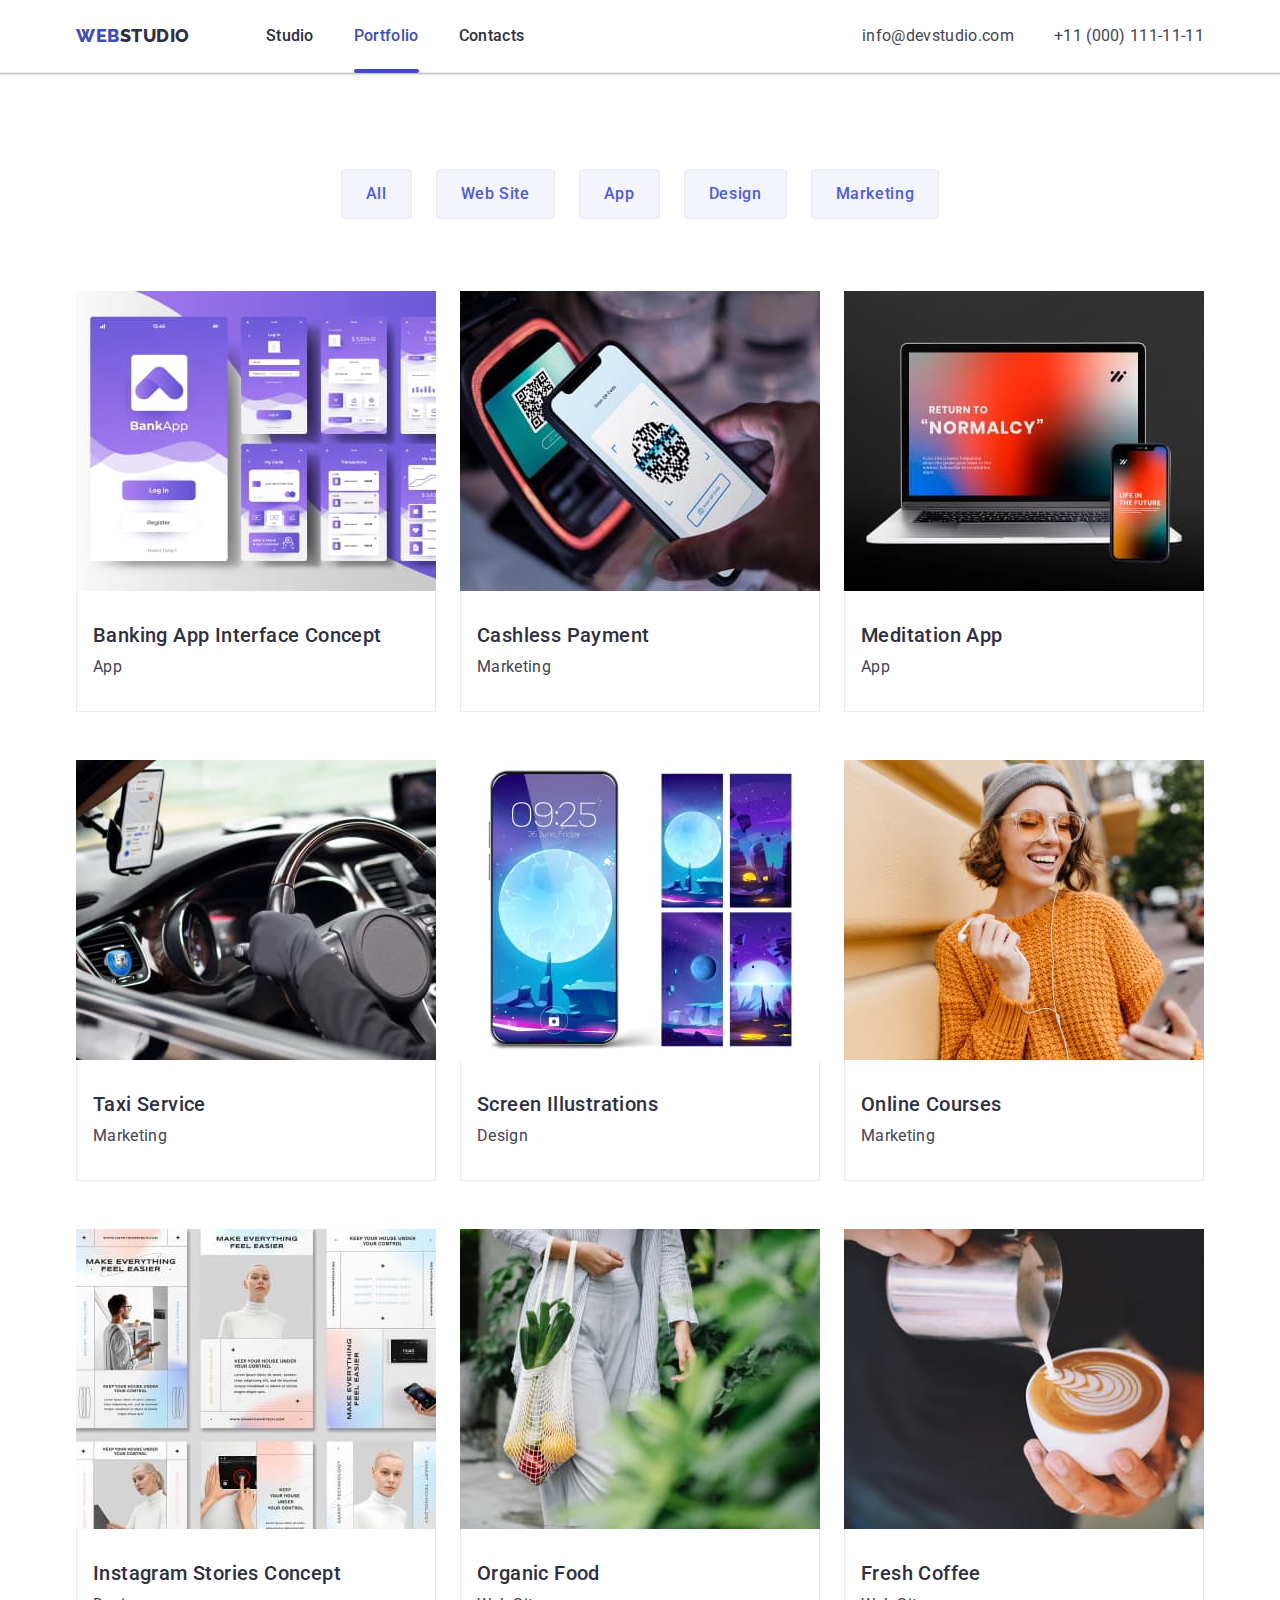
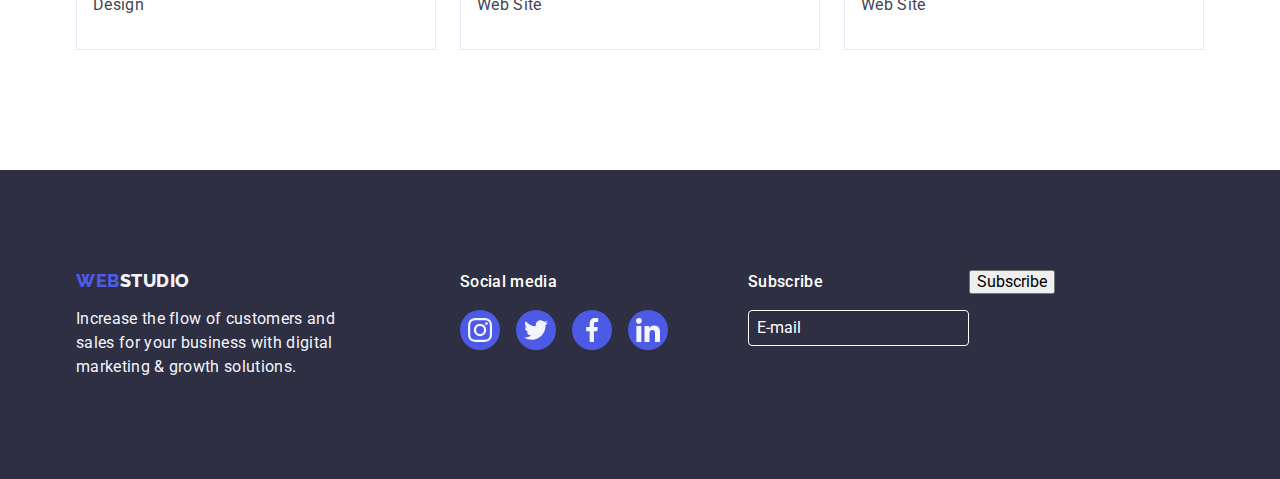
==== portfolio.html @ 49951bcf "back" ====
<!DOCTYPE html>
<html lang="en">

<head>
    <meta charset="UTF-8">
    <meta name="viewport" content="width=device-width, initial-scale=1.0">
    <title>Portfolio</title>
    <link rel="stylesheet" href="https://prnt.sc/MyWbBR4emvh_">
    <link rel="stylesheet"
        href="https://cdnjs.cloudflare.com/ajax/libs/modern-normalize/2.0.0/modern-normalize.min.css">
    <link rel="stylesheet" href="./css/styles.css">
    <link rel="preconnect" href="https://fonts.googleapis.com">
    <link rel="preconnect" href="https://fonts.gstatic.com" crossorigin>
    <link href="https://fonts.googleapis.com/css2?family=Raleway:wght@800&family=Roboto:wght@400;500;700&display=swap"
        rel="stylesheet">

<body>
    <header class="header list">
        <div class="header-container container">
            <nav class="header-nav list">
                <a class="header-logo-one link" href="./index.html">Web<span class="header-logo-two">Studio</span></a>
                <ul class="header-menu list">
                    <li class="header-menu-item link"><a class="header-menu-link link" href="./index.html">Studio</a>
                    </li>
                    <li class="header-menu-item link"><a class="header-menu-link current link"
                            href="./portfolio.html">Portfolio</a></li>
                    <li class="header-menu-item link"><a class="header-menu-link link" href="">Contacts</a></li>
                </ul>
            </nav>
            <address class="header-address">
                <ul class="header-list-address list">
                    <li class="header-address-item list"><a class="header-address-link link"
                            href="mailto:info@devstudio.com">info@devstudio.com</a>
                    </li>
                    <li class="header-address-item list"><a class="header-address-link link"
                            href="tel:+110001111111">+11 (000)
                            111-11-11</a>
                    </li>
                </ul>
            </address>
        </div>
    </header>
    <main>
        <section class="section-portfolio">
            <div class="menu-container container">
                <h1 class="visually-hidden">Hidden</h1>
                <ul class="menu-list list">
                    <li class="menu-list-item list"><button type="button" class="button-portfolio">All</button></li>
                    <li class="menu-list-item list"><button type="button" class="button-portfolio">Web Site</button>
                    </li>
                    <li class="menu-list-item list"><button type="button" class="button-portfolio">App</button></li>
                    <li class="menu-list-item list"><button type="button" class="button-portfolio">Design</button></li>
                    <li class="menu-list-item list"><button type="button" class="button-portfolio">Marketing</button>
                    </li>
                </ul>

                <ul class="catalog-list list">
                    <li class="catalog">
                        <a href="#" class="catalog-link link">
                            <div class="catalog-change-container"><img src="./images/banking-app.jpg" alt="interface of apps" width="360"
                                class="catalog-image link"><p class="under-text">14 Stylish and User-Friendly App Design Concepts · Task Manager App · Calorie Tracker App · Exotic Fruit Ecommerce App ·
                                Cloud Storage App</p>
                            </div>
                            <div class="app-container">
                                <h2 class="catalog-offer">Banking App Interface Concept</h2>
                                <p class="text">App</p>
                            </div>
                        </a>
                    </li>
                    <li class="catalog">
                        <a href="#" class="catalog-link link">
                            <div class="catalog-change-container"><img src="./images/cashless-payment.jpg" alt="payment with a phone" width="360"
                                class="catalog-image link"><p class="under-text">14 Stylish and User-Friendly App Design Concepts · Task Manager App · Calorie Tracker App · Exotic Fruit Ecommerce App ·
                                Cloud Storage App</p>
                            </div>
                            <div class="app-container">
                                <h2 class="catalog-offer">Cashless Payment</h2>
                                <p class="text">Marketing</p>
                            </div>
                        </a>
                    </li>
                    <li class="catalog">
                        <a href="#" class="catalog-link link">
                            <div class="catalog-change-container"><img src="./images/meditation.jpg" alt="app on laptop to meditate" width="360"
                                class="catalog-image link"><p class="under-text">14 Stylish and User-Friendly App Design Concepts · Task Manager App · Calorie Tracker App · Exotic
                                    Fruit Ecommerce App ·
                                    Cloud Storage App</p>
                            </div>
                            <div class="app-container">
                                <h2 class="catalog-offer">Meditation App</h2>
                                <p class="text">App</p>
                            </div>
                        </a>
                    </li>
                    <li class="catalog">
                        <a href="#" class="catalog-link link">
                            <div class="catalog-change-container"><img src="./images/taxi.jpg" alt="driving a taxi" width="360" class="catalog-image link">
                                <p class="under-text">14 Stylish and User-Friendly App Design Concepts · Task Manager App · Calorie Tracker App · Exotic
                                    Fruit Ecommerce App ·
                                    Cloud Storage App</p>
                            </div>
                            <div class="app-container">
                                <h2 class="catalog-offer">Taxi Service</h2>
                                <p class="text">Marketing</p>
                            </div>
                        </a>
                    </li>
                    <li class="catalog">
                        <a href="#" class="catalog-link link">
                            <div class="catalog-change-container"><img src="./images/screen.jpg" alt="four screen illustrations and a mobile" width="360"
                                class="catalog-image link">
                                <p class="under-text">14 Stylish and User-Friendly App Design Concepts · Task Manager App · Calorie Tracker App · Exotic
                                    Fruit Ecommerce App ·
                                    Cloud Storage App</p>
                            </div>
                            <div class="app-container">
                                <h2 class="catalog-offer">Screen Illustrations</h2>
                                <p class="text">Design</p>
                            </div>
                        </a>
                    </li>
                    <li class="catalog">
                        <a href="#" class="catalog-link link">
                            <div class="catalog-change-container"><img src="./images/online-courses.jpg" alt="a woman studying online" width="360"
                                class="catalog-image link">
                                <p class="under-text">14 Stylish and User-Friendly App Design Concepts · Task Manager App · Calorie Tracker App · Exotic
                                    Fruit Ecommerce App ·
                                    Cloud Storage App</p>
                            </div>
                            <div class="app-container">
                                <h2 class="catalog-offer">Online Courses</h2>
                                <p class="text">Marketing</p>
                            </div>
                        </a>
                    </li>
                    <li class="catalog">
                        <a href="#" class="catalog-link link">
                            <div class="catalog-change-container"><img src="./images/instagram.jpg" alt="Instagram greed" width="360" class="catalog-image link">
                            <p class="under-text">14 Stylish and User-Friendly App Design Concepts · Task Manager App · Calorie Tracker App · Exotic
                                Fruit Ecommerce App ·
                                Cloud Storage App</p>
                            </div>
                            <div class="app-container">
                                <h2 class="catalog-offer">Instagram Stories Concept</h2>
                                <p class="text">Design</p>
                            </div>
                        </a>
                    </li>
                    <li class="catalog">
                        <a href="#" class="catalog-link link">
                            <div class="catalog-change-container"><img src="./images/organic-food.jpg" alt="a woman carrying organic food" width="360"
                                class="catalog-image link">
                                <p class="under-text">14 Stylish and User-Friendly App Design Concepts · Task Manager App · Calorie Tracker App · Exotic
                                    Fruit Ecommerce App ·
                                    Cloud Storage App</p>
                            </div>
                            <div class="app-container">
                                <h2 class="catalog-offer">Organic Food</h2>
                                <p class="text">Web Site</p>
                            </div>
                        </a>
                    </li>
                    <li class="catalog">
                        <a href="#" class="catalog-link link">
                            <div class="catalog-change-container"><img src="./images/fresh-coffee.jpg" alt="coffee with milk" width="360" class="catalog-image link">
                            <p class="under-text">14 Stylish and User-Friendly App Design Concepts · Task Manager App · Calorie Tracker App · Exotic
                                Fruit Ecommerce App ·
                                Cloud Storage App</p>
                            </div>
                            <div class="app-container">
                                <h2 class="catalog-offer">Fresh Coffee</h2>
                                <p class="text">Web Site</p>
                            </div>
                        </a>
                    </li>
                </ul>
            </div>
        </section>
    </main>

    <footer class="footer">
        <div class="footer-container container">
            <div class="footer-logo-division">
                <a class="footer-logo-one link" href="./index.html">Web<span class="footer-logo-two">Studio</span></a>
                <p class="footer-paragraph">Increase the flow of customers and sales for your business with digital
                    marketing &
                    growth solutions.</p>
            </div>
            <div class="socials-footer-container">
                <p class="socials-text">Social media</p>
                <ul class="socials-footer-list list">
                    <li class="socials-footer-icon">
                        <a href="#" class="socials-footer-link" target="_blank"><svg class="network-footer-icon" width="24"
                                height="24">
                                <use href="./images/icons.svg#icon-instagram-2"></use>
                            </svg>
                        </a>
                    </li>
                    <li class="socials-footer-icon">
                        <a href="#" class="socials-footer-link" target="_blank"><svg class="network-footer-icon" width="24"
                                height="24">
                                <use href="./images/icons.svg#icon-twitter-1"></use>
                            </svg>
                        </a>
                    </li>
                    <li class="socials-footer-icon">
                        <a href="#" class="socials-footer-link" target="_blank"><svg class="network-footer-icon" width="24"
                                height="24">
                                <use href="./images/icons.svg#icon-facebook-1">
                                </use>
                            </svg>
                        </a>
                    </li>
                    <li class="socials-footer-icon">
                        <a href="#" class="socials-footer-link" target="_blank"><svg class="network-footer-icon" width="24"
                                height="24">
                                <use href="./images/icons.svg#icon-linkedin-1"></use>
                            </svg>
                        </a>
                    </li>
                </ul>
            </div>
            <div class="connect-container"></div>
            <form>
                <label class="subscribe">
                    Subscribe
                    <input class="subscribe-field" type="email" name="email" placeholder="E-mail" />
            </form>
            </label>
            <label class="telegram"><button type="button" class="button-telegram" data-modal-open>Subscribe</button></label>
            </div>
        </div>
    </footer>
    <div data-modal="" class="modal-container is-hidden">
        <div class="modal">
            <button type="button" data-modal-close class="modal-button">
                <svg class="modal-icon" width="8" height="8">
                    <use href="./images/icons.svg#icon-close"></use>
                </svg>
            </button>
        </div>
    </div>
    <script src="./js/modal.js"></script>
    </body>

</html>
---- css/styles.css ----
body {
    font-family: "Roboto", sans-serif;
    color: var(--text-color);
    background-color: var(--background-color);
}

h1,
h2,
h3,
p {
    margin-top: 0;
    margin-bottom: 0;
}

ul {
    margin-top: 0;
    padding-left: 0;
    margin-bottom: 0;
}

.menu-list {
    display: flex;
    justify-content: center;
    gap: 24px;
    margin-bottom: 72px;
}

img {
    display: block;
}

.container {
    padding: 0 15px;
    width: 1158px;
    margin: 0 auto;
}

.visually-hidden {
    position: absolute;
    width: 1px;
    height: 1px;
    margin: -1px;
    border: 0;
    padding: 0;
    outline: 0;
    outline-offset: 0;
    white-space: nowrap;
    clip-path: inset(100%);
    clip: rect(0 0 0 0);
    overflow: hidden;
}

:root {
    --primary-color: #4d5ae5;
    --background-color: #FFFFFF;
    --text-color: #2e2f42;
    --button-background-color: #F4F4FD;
    --list-style: none;
    --font-weight: 500;
    --address-color: #434455;
    --button: #e7e9fc;
    --icon-color:#8e8f99;
    --footer-icon:#f4f4fd;
}

.header-logo-one {
    font-family: "Raleway", sans-serif;
    font-weight: 800;
    font-size: 18px;
    line-height: 1.17;
    letter-spacing: 0.03em;
    text-transform: uppercase;
    margin-right: 76px;
    color: #404bbf;
}

.header {
    border-bottom: 1px solid #E7E9FC;
    box-shadow: 0px 2px 1px rgba(46, 47, 66, 0.08), 0px 1px 1px rgba(46, 47, 66, 0.16), 0px 1px 6px rgba(46, 47, 66, 0.08);
}

.header-logo-two {
    font-family: "Raleway", sans-serif;
    font-weight: 800;
    font-size: 18px;
    line-height: 1.17;
    letter-spacing: 0.03em;
    text-transform: uppercase;
    color: var(--text-color);
}

h3 {
    display: block;
    font-size: 1.17em;
    margin-block-start: 1em;
    margin-block-end: 1em;
    margin-inline-start: 0px;
    margin-inline-end: 0px;
    font-weight: 500;
}

.link {
    text-decoration: none;
}

.header-menu {
    display: flex;
    gap: 40px;
}

.header-nav {
    display: flex;
    align-items: center;
    text-align: left;
}

.current::after {
    content: '';
    position: absolute;
    left: 0;
    bottom: -1px;
    height: 4px;  
    width: 100%;  
    background-color: #404bbf;
    border-radius: 2px;
}

.header-container {
    display: flex;
    max-width: 1158px;
    width: auto;
    align-items: center;
    justify-content: center;
    text-align: center;
    align-items: center;
}

.header-studio-container {
    max-width: 1158px;
    width: auto;
    align-items: center;
    justify-content: center;
    text-align: center;
}

.header-list-address {
    display: flex;
    gap: 40px;
}

.header-menu-item {
    display: flex;
    font-weight: 500;
    line-height: 1.5;
    color: var(--text-color);
}

.header-menu-item:hover {
    font-weight: 500;
    font-size: 16px;
    line-height: 1.5;
    letter-spacing: 0.02em;
    color: #2e2f42;
}

.button-portfolio {
    display: flex;
    border: 1px solid var(--button);
    width: auto;
    border-radius: 4px;
    padding: 12px 24px 12px 24px;
    color: #4D5AE5;
    font-size: 16px;
    font-weight: 500;
    cursor: pointer;
    text-align: center;
    background-color: var(--button-background-color);
    font-family: "Roboto", sans-serif;
    line-height: 1.5;
    letter-spacing: 0.04em;
    transition: color 250ms cubic-bezier(0.4, 0, 0.2, 1),
        background-color 250ms cubic-bezier(0.4, 0, 0.2, 1),
        border-color 250ms cubic-bezier(0.4, 0, 0.2, 1),
        box-shadow 250ms cubic-bezier(0.4, 0, 0.2, 1);
}

.list {
    list-style: none;
}

.header-menu-link {
    letter-spacing: 0.02em;
    padding: 24px 0 24px;
    display: block;
    transition: color 250ms cubic-bezier(0.4, 0, 0.2, 1);
    position: relative;
    color: #2E2F42;
    width: 100%;
}
.header-menu-link.current {
    color: #404bbf;
}

.header-menu-link:hover,
.header-menu-link:focus {
    color: #404bbf;
}

.header-address-item {
    color: var(--address-color);
    line-height: 1.5;
    letter-spacing: 0.02em;
    font-style: normal;
}

.header-address-link {
    letter-spacing: 0.02em;
    color: var(--address-color);
    text-decoration: none;
    font-style: normal;
    display: block;
    padding-top: 24px;
    padding-bottom: 24px;
    transition: color 250ms cubic-bezier(0.4, 0, 0.2, 1);
}

.header-address-item:hover {
    color: #404bbf;
}

.header-address-link:hover {
    color: #404bbf;
}

.header-address-link:focus {
    color: #404bbf;
}

.address {
    font-style: normal;
}

.text {
    color: #434455;
    line-height: 1.5;
    letter-spacing: 0.02em;
    justify-content: left;
    text-align: left;
    margin-bottom: 0;
}

.section-portfolio {
    padding-top: 96px;
    padding-bottom: 120px;
}

.text-team {
    color: #434455;
    size: 16px;
    line-height: 1.5;
    letter-spacing: 0.02em;
    justify-content: center;
    text-align: center;
    margin-bottom: 8px;
}

.section-one {
    background-color: var(--text-color);
    text-align: center;
    padding: 188px 0 188px;
    background-position: center;
    background-size: cover;
    max-width: 1440px;
    margin: 0 auto;
    background-image: linear-gradient(rgba(46, 47, 66, 0.7),
            rgba(46, 47, 66, 0.7)),url(../images/people-office.jpg);
    background-repeat: no-repeat;
}

.section-two {
    padding: 120px 0 120px;
}

.offer-list-menu {
    display: flex;
    gap: 24px;
}

.section-three {
    padding-bottom: 120px;
}

.section-four {
    background-color: #F4F4FD;
    padding: 120px 0 120px
}

.second-header-team {
    font-size: 36px;
    line-height: 1.11;
    text-align: center;
    letter-spacing: 0.02em;
    text-transform: capitalize;
    color: var(--text-color);
    justify-content: center;
    margin-bottom: 72px;
}

.second-header-customers {
    font-size: 36px;
    line-height: 1.11;
    text-align: center;
    letter-spacing: 0.02em;
    text-transform: capitalize;
    color: var(--text-color);
    justify-content: center;
    margin-bottom: 72px;
}

.offer-list-staff {
    display: flex;
    gap: 24px;
}

.main-header {
    font-size: 56px;
    line-height: 1.07;
    text-align: center;
    justify-content: center;
    letter-spacing: 0.02em;
    color: #ffffff;
    max-width: 496px;
    margin-bottom: 48px;
    margin-left: auto;
    margin-right: auto;
}

.offer-studio-team {
    text-align: center;
    margin-bottom: 8px;
    margin-top: 0;
}

.offer-studio {
    margin-bottom: 0px;
    color: #2E2F42;
    font-size: 20px;
    font-weight: 500;
    line-height: 1.2;
    /* 24/20 */
    letter-spacing: 0.02em;
    text-align: left;
    justify-content: center;
}

.button-portfolio:hover {
    background: #404BBF;
    border: 1px solid transparent;
    font: #FFFFFF;
    box-shadow: 0px 3px 1px rgba(0, 0, 0, 0.1), 0px 2px 1px rgba(0, 0, 0, 0.08), 0px 2px 2px rgba(0, 0, 0, 0.12);
    color: #FFFFFF;
    /* Text color when hovering */
}

.button-portfolio:focus {
    color: #FFFFFF;
    border: 1px solid transparent;
    background-color: #404BBF;
    box-shadow: 0px 3px 1px rgba(0, 0, 0, 0.1), 0px 2px 1px rgba(0, 0, 0, 0.08), 0px 2px 2px rgba(0, 0, 0, 0.12);
}


.header-address {
    font-style: normal;
    margin-left: auto;
}

.strategy-container{
    display: flex;
    align-items: center;
    justify-content: center;
    height: 112px;
    background-color: #f4f4fd;
    border-radius: 4px;
    margin-bottom: 8px;
}

.button-web-studio {
    display: block;
    background-color: #4D5AE5;
    font-family: "Roboto", sans-serif;
    font-weight: 500;
    font-size: 16px;
    line-height: 1.5;
    letter-spacing: 0.04em;
    transition: background-color 250ms cubic-bezier(0.4, 0, 0.2, 1);
    color: #ffffff;
    cursor: pointer;
    min-width: 169px;
    height: 56px;
    border: none;
    border-radius: 4px;
    margin-left: auto;
    margin-right: auto;
}

.button-web-studio:hover {
    background-color: #404BBF;
}

.button-web-studio:focus {
    background-color: #404BBF;
}

.footer-paragraph {
    line-height: 1.5;
    letter-spacing: 0.02em;
    max-width: 264px;
    margin-bottom: 0;
}

.team-member-list {
    background-color: #FFFFFF;
    width: calc((100% - 72px) / 4);
    border-radius: 0px 0px 4px 4px;
    box-shadow: 0px 1px 6px rgba(46, 47, 66, 0.08),
        0px 1px 1px rgba(46, 47, 66, 0.16),
        0px 2px 1px rgba(46, 47, 66, 0.08);
}

.team-member {
    gap: 24px;
    display: flex;
}

.main-header-portfolio {
    display: none;
}

.offer-list {
    width: calc((100% - 72px) / 4)
}

.offer-list-item {
    width: calc((100% - 48px) / 3);
}

.team-container {
    padding: 32px 0;
}

.offer-photo-container {
    background-color: #F4F4FD;
    text-align: center;
    justify-content: center;
    flex-direction: row;
}

.catalog {
    width: calc((100% - 48px) / 3);
    transition: box-shadow 250ms cubic-bezier(0.4, 0, 0.2, 1);
    display: block;  
}

.catalog-link{
    display: block;
    transition: box-shadow 250ms cubic-bezier(0.4, 0, 0.2, 1);
}

.catalog-link:hover, 
.catalog-link:focus {
    box-shadow: 0px 1px 6px rgba(46, 47, 66, 0.08), 0px 1px 1px rgba(46, 47, 66, 0.16), 0px 2px 1px rgba(46, 47, 66, 0.08);  
}

.catalog-list {
    display: flex;
    column-gap: 24px;
    flex-wrap: wrap;
    row-gap: 48px;
}

.catalog-change-container{
    position: relative;
    overflow: hidden;
}

.app-container {
    padding: 32px 16px;
    border: 1px solid #e7e9fc;
    border-top: none;
}

.catalog-offer {
    font-weight: 500;
    font-size: 20px;
    line-height: 1.2;
    letter-spacing: 0.02em;
    color: var(--text-color);
    margin-bottom: 8px
}

.customer-icons-list {
    display: flex;
    gap: 24px;
    justify-content: center;
    text-align: center;
}

.under-text {
    position: absolute;
    top: 0;
    font-size: 16px;
    line-height: 1.5;
    letter-spacing: 0.02em;
    color: var(--footer-icon);
    padding: 40px 32px;
    background-color: #4d5ae5;
    height: 100%;
    width: 100%;
    transform: translateY(100%);
    transition: transform 250ms cubic-bezier(0.4, 0, 0.2, 1);
}

.customers-item{
   height: 88px;
   width:calc((100%-120px) / 6);
   color: var(--icon-color);
}

.customers-link {
    border: 1px solid rgba(142, 143, 153, 1);
    border-radius: 4px;
    width: 100%;
    height: 100%;
    justify-content: center;
    display: flex;
    fill: currentColor;
    align-items: center;
    transition: border-color 250ms cubic-bezier(0.4, 0, 0.2, 1),
        color 250ms cubic-bezier(0.4, 0, 0.2, 1);
    color:var(--icon-color)
}

.customers-link:hover, .customers-link:focus{
    border-color: #404bbf;
    color: #404bbf;
}

.subscribe {
    display: flex;
    flex-direction: column;
    margin-left: 80px;
    gap: 16px;
    font-weight: 500;
    font-size: 16px;
    line-height: 1.5;
    letter-spacing: 0.02em;
    color: var(--background-color);
}

.subscribe-field{
    background-color: #2E2F42;
    border: 1px solid #FFFFFF;
    width 264px;
    border-radius: 4px;
    padding: 8px;
    weight 400;
    size 12px;
}

.subscribe-field::placeholder {
    color: #FFFFFF;
}

.customers{
    padding-top: 120px;
    padding-bottom: 120px;
}

.footer {
    color: #F4F4FD;
    size: 16px;
    line-height: 133.333333%;
    background-color: #2E2F42;
    padding: 100px 0 100px;
}

.socials-icons{
    display: flex;
    justify-content: center;
    margin: 0;
    gap: 24px;
}

.social-item {
    width: 40px;
    height: 40px;
}

.social-media{
    width: 100%;
    height: 100%;
    background-color:var(--primary-color);
    border-radius: 50%;
    display: flex;
    align-items: center;
    justify-content: center;
    transition: background-color 250ms cubic-bezier(0.4, 0, 0.2, 1);
}

.social-media:hover{
    background-color: #404bbf;
}

.social-media:focus{
    background-color: #404bbf;
}

.footer-logo-one {
    color: #4D5AE5;
    font-family: "Raleway", sans-serif;
    font-weight: 800;
    font-size: 18px;
    line-height: 1.17;
    letter-spacing: 0.03em;
    text-transform: uppercase;
    display: inline-block;
    margin-bottom: 16px;
}

.footer-logo-two {
    color: #f4f4fd;
    font-family: "Raleway", sans-serif;
    font-weight: 800;
    font-size: 18px;
    line-height: 1.17;
    letter-spacing: 0.03em;
    text-transform: uppercase;
}

.footer-container {
    display: flex;
    align-items: baseline;
}

.footer-logo-division {
    margin-right: 120px;
}

.socials-text{
    font-weight: 500;
    font-size: 16px;
    line-height: 1.5;
    letter-spacing: 0.02em;
    color:var(--background-color);
    margin-bottom: 16px;
}

.socials-footer-link {
    width: 100%;
    height: 100%;
    background-color: #4d5ae5;
    border-radius: 50%;
    display: flex;
    align-items: center;
    justify-content: center;
    transition: background-color 250ms cubic-bezier(0.4, 0, 0.2, 1);
    text-decoration: none;
    color: #ffffff;
}

.socials-footer-link:hover,
.socials-footer-link:focus {
    background-color: #31d0aa;
}

.socials-footer-list{
    display: flex;
    gap: 16px;
    width: 100%;
}

.socials-footer-icon {
    width: 40px;
    height: 40px;
}

.modal-container{
    position: fixed;
    top: 0;
    left: 0;
    width: 100%;
    height: 100%;
    background-color: rgba(46, 47, 66, 0.4);
    transition: opacity 250ms cubic-bezier(0.4, 0, 0.2, 1), visibility 250ms cubic-bezier(0.4, 0, 0.2, 1);
}

.is-hidden{
    opacity: 0;
    visibility: hidden;
    pointer-events: none;
}

.modal-button:focus {
    background-color: #404bbf;
    border: none;
    outline: none;
    fill: #ffffff;
}
.modal-button:hover {
    background-color: #404bbf;
    border: none;
    fill: #ffffff;
}

.modal-icon {
    transition: fill 250ms cubic-bezier(0.4, 0, 0.2, 1);
}

.modal {
    position: absolute;
    top: 50%;
    left: 50%;
    transform: translate(-50%, -50%) scale(1);
    width: 408px;
    min-height: 584px;
    background: #fcfcfc;
    box-shadow: 0px 1px 1px rgba(0, 0, 0, 0.14), 0px 1px 3px rgba(0, 0, 0, 0.12), 0px 2px 1px rgba(0, 0, 0, 0.2);
    border-radius: 4px;
    transition: transform 250ms cubic-bezier(0.4, 0, 0.2, 1);
}

.modal-button{
    position: absolute;
    top: 24px;
    right: 24px;
    height: 24px;
    width: 24px;
    border-radius: 50%;
    display: flex;
    align-items: center;
    justify-content: center;
    background-color: #e7e9fc;
    border: 1px solid rgba(0, 0, 0, 0.1);
    padding: 0;
    cursor: pointer;
    transition: background-color 250ms cubic-bezier(0.4, 0, 0.2, 1), border 250ms cubic-bezier(0.4, 0, 0.2, 1);
}
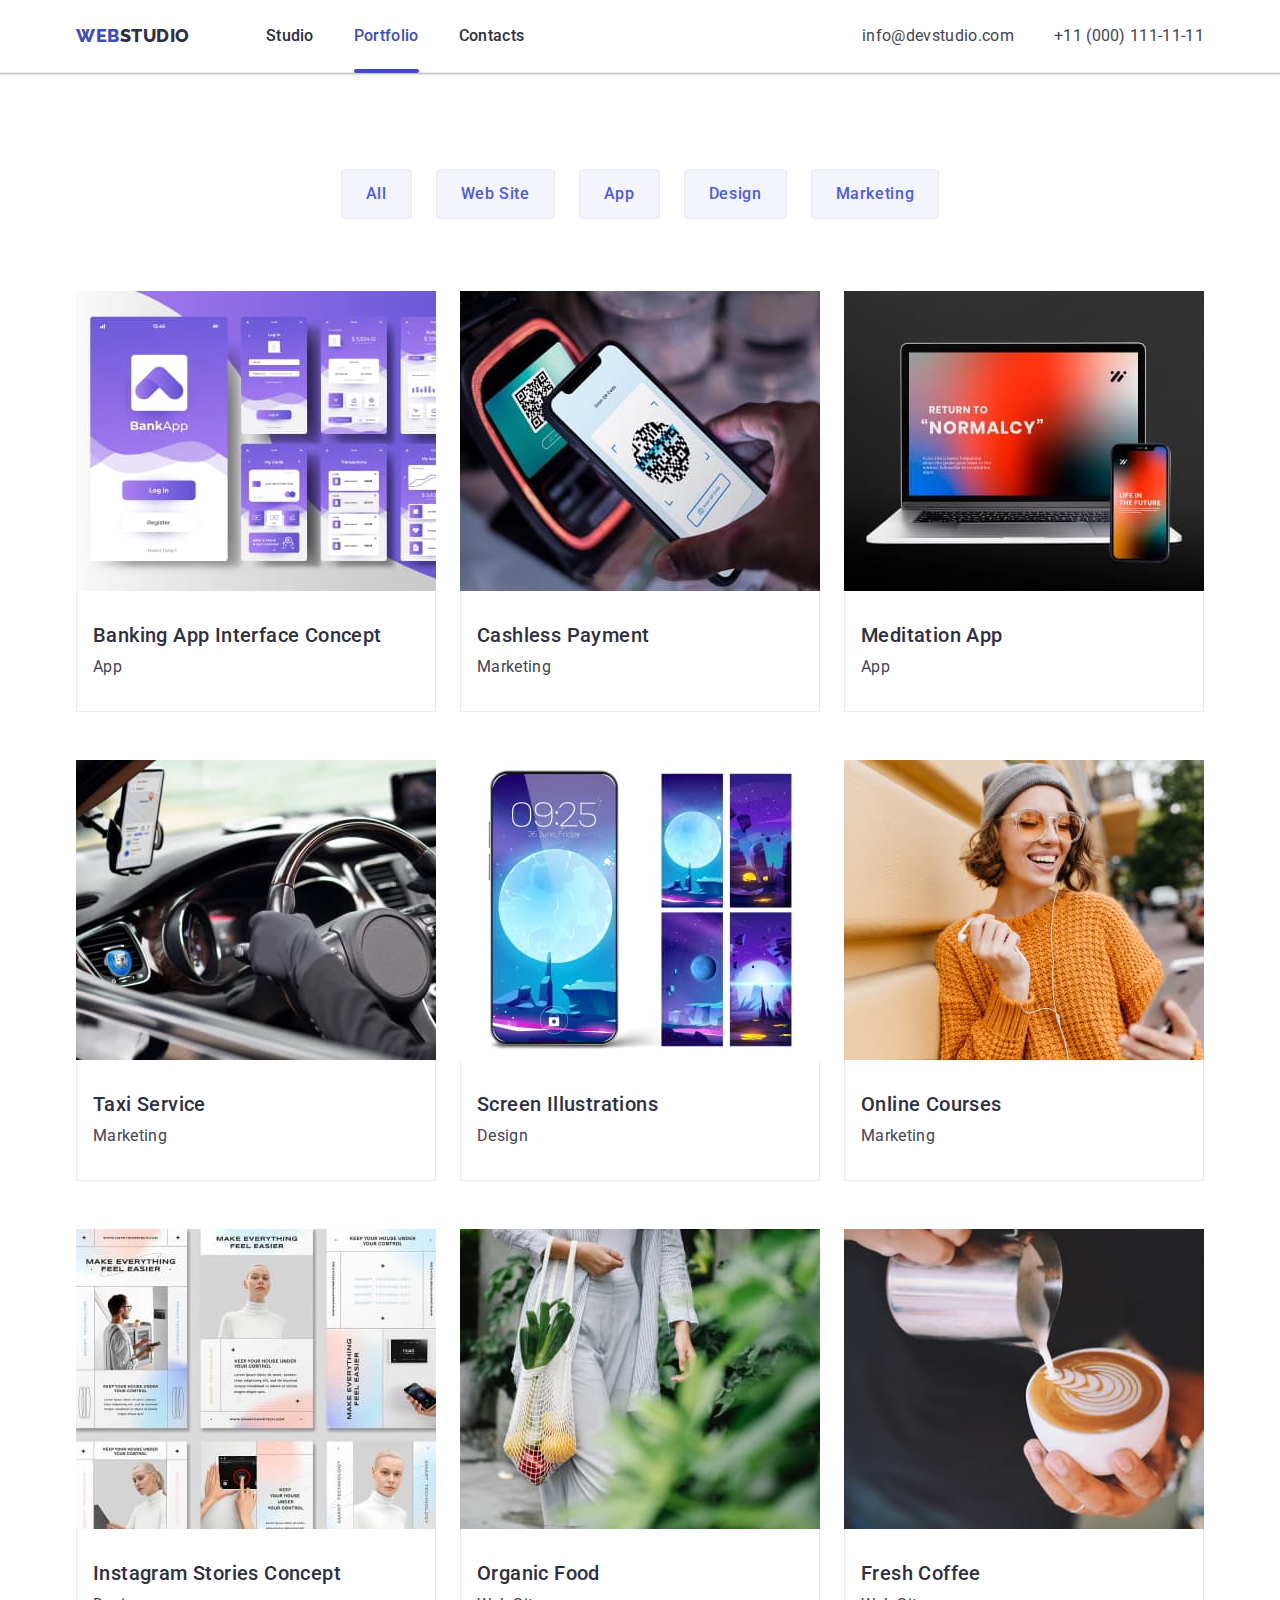
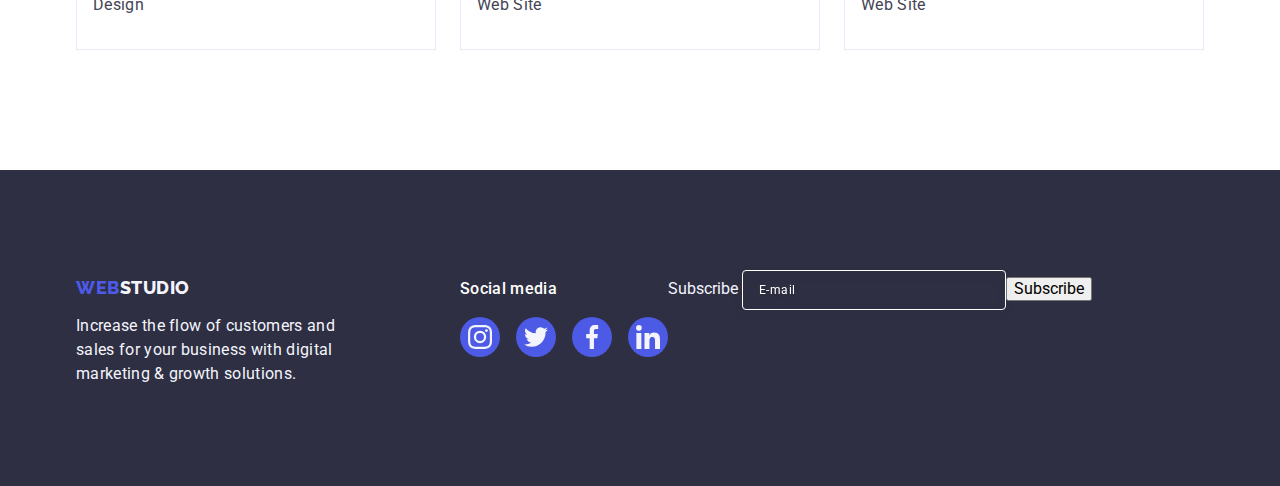
==== commit 75690570: "review final" ====
--- a/portfolio.html
+++ b/portfolio.html
@@ -58,9 +58,11 @@
                     <li class="catalog">
                         <a href="#" class="catalog-link link">
                             <div class="catalog-change-container"><img src="./images/banking-app.jpg" alt="interface of apps" width="360"
-                                class="catalog-image link"><p class="under-text">14 Stylish and User-Friendly App Design Concepts · Task Manager App · Calorie Tracker App · Exotic Fruit Ecommerce App ·
-                                Cloud Storage App</p>
-                            </div>
+                                class="catalog-image link">
+                                <div class="overlay">
+                                    <p class="under-text">14 Stylish and User-Friendly App Design Concepts · Task Manager App · Calorie Tracker App ·
+                                        Exotic Fruit Ecommerce App · Cloud Storage App</p>
+                                </div>
                             <div class="app-container">
                                 <h2 class="catalog-offer">Banking App Interface Concept</h2>
                                 <p class="text">App</p>
@@ -70,8 +72,11 @@
                     <li class="catalog">
                         <a href="#" class="catalog-link link">
                             <div class="catalog-change-container"><img src="./images/cashless-payment.jpg" alt="payment with a phone" width="360"
-                                class="catalog-image link"><p class="under-text">14 Stylish and User-Friendly App Design Concepts · Task Manager App · Calorie Tracker App · Exotic Fruit Ecommerce App ·
-                                Cloud Storage App</p>
+                                class="catalog-image link">
+                                <div class="overlay">
+                                    <p class="under-text">14 Stylish and User-Friendly App Design Concepts · Task Manager App · Calorie Tracker App ·
+                                        Exotic Fruit Ecommerce App · Cloud Storage App</p>
+                                </div>
                             </div>
                             <div class="app-container">
                                 <h2 class="catalog-offer">Cashless Payment</h2>
@@ -82,9 +87,11 @@
                     <li class="catalog">
                         <a href="#" class="catalog-link link">
                             <div class="catalog-change-container"><img src="./images/meditation.jpg" alt="app on laptop to meditate" width="360"
-                                class="catalog-image link"><p class="under-text">14 Stylish and User-Friendly App Design Concepts · Task Manager App · Calorie Tracker App · Exotic
-                                    Fruit Ecommerce App ·
-                                    Cloud Storage App</p>
+                                class="catalog-image link">
+                                <div class="overlay">
+                                    <p class="under-text">14 Stylish and User-Friendly App Design Concepts · Task Manager App · Calorie Tracker App ·
+                                        Exotic Fruit Ecommerce App · Cloud Storage App</p>
+                                </div>
                             </div>
                             <div class="app-container">
                                 <h2 class="catalog-offer">Meditation App</h2>
@@ -95,9 +102,10 @@
                     <li class="catalog">
                         <a href="#" class="catalog-link link">
                             <div class="catalog-change-container"><img src="./images/taxi.jpg" alt="driving a taxi" width="360" class="catalog-image link">
-                                <p class="under-text">14 Stylish and User-Friendly App Design Concepts · Task Manager App · Calorie Tracker App · Exotic
-                                    Fruit Ecommerce App ·
-                                    Cloud Storage App</p>
+                                <div class="overlay">
+                                    <p class="under-text">14 Stylish and User-Friendly App Design Concepts · Task Manager App · Calorie Tracker App ·
+                                        Exotic Fruit Ecommerce App · Cloud Storage App</p>
+                                </div>
                             </div>
                             <div class="app-container">
                                 <h2 class="catalog-offer">Taxi Service</h2>
@@ -109,9 +117,10 @@
                         <a href="#" class="catalog-link link">
                             <div class="catalog-change-container"><img src="./images/screen.jpg" alt="four screen illustrations and a mobile" width="360"
                                 class="catalog-image link">
-                                <p class="under-text">14 Stylish and User-Friendly App Design Concepts · Task Manager App · Calorie Tracker App · Exotic
-                                    Fruit Ecommerce App ·
-                                    Cloud Storage App</p>
+                                <div class="overlay">
+                                    <p class="under-text">14 Stylish and User-Friendly App Design Concepts · Task Manager App · Calorie Tracker App ·
+                                        Exotic Fruit Ecommerce App · Cloud Storage App</p>
+                                </div>
                             </div>
                             <div class="app-container">
                                 <h2 class="catalog-offer">Screen Illustrations</h2>
@@ -123,9 +132,10 @@
                         <a href="#" class="catalog-link link">
                             <div class="catalog-change-container"><img src="./images/online-courses.jpg" alt="a woman studying online" width="360"
                                 class="catalog-image link">
-                                <p class="under-text">14 Stylish and User-Friendly App Design Concepts · Task Manager App · Calorie Tracker App · Exotic
-                                    Fruit Ecommerce App ·
-                                    Cloud Storage App</p>
+                                <div class="overlay">
+                                    <p class="under-text">14 Stylish and User-Friendly App Design Concepts · Task Manager App · Calorie Tracker App ·
+                                        Exotic Fruit Ecommerce App · Cloud Storage App</p>
+                                </div>
                             </div>
                             <div class="app-container">
                                 <h2 class="catalog-offer">Online Courses</h2>
@@ -136,9 +146,10 @@
                     <li class="catalog">
                         <a href="#" class="catalog-link link">
                             <div class="catalog-change-container"><img src="./images/instagram.jpg" alt="Instagram greed" width="360" class="catalog-image link">
-                            <p class="under-text">14 Stylish and User-Friendly App Design Concepts · Task Manager App · Calorie Tracker App · Exotic
-                                Fruit Ecommerce App ·
-                                Cloud Storage App</p>
+                            <div class="overlay">
+                                <p class="under-text">14 Stylish and User-Friendly App Design Concepts · Task Manager App · Calorie Tracker App ·
+                                    Exotic Fruit Ecommerce App · Cloud Storage App</p>
+                            </div>
                             </div>
                             <div class="app-container">
                                 <h2 class="catalog-offer">Instagram Stories Concept</h2>
@@ -150,9 +161,10 @@
                         <a href="#" class="catalog-link link">
                             <div class="catalog-change-container"><img src="./images/organic-food.jpg" alt="a woman carrying organic food" width="360"
                                 class="catalog-image link">
-                                <p class="under-text">14 Stylish and User-Friendly App Design Concepts · Task Manager App · Calorie Tracker App · Exotic
-                                    Fruit Ecommerce App ·
-                                    Cloud Storage App</p>
+                                <div class="overlay">
+                                    <p class="under-text">14 Stylish and User-Friendly App Design Concepts · Task Manager App · Calorie Tracker App ·
+                                        Exotic Fruit Ecommerce App · Cloud Storage App</p>
+                                </div>
                             </div>
                             <div class="app-container">
                                 <h2 class="catalog-offer">Organic Food</h2>
@@ -163,9 +175,10 @@
                     <li class="catalog">
                         <a href="#" class="catalog-link link">
                             <div class="catalog-change-container"><img src="./images/fresh-coffee.jpg" alt="coffee with milk" width="360" class="catalog-image link">
-                            <p class="under-text">14 Stylish and User-Friendly App Design Concepts · Task Manager App · Calorie Tracker App · Exotic
-                                Fruit Ecommerce App ·
-                                Cloud Storage App</p>
+                            <div class="overlay">
+                                <p class="under-text">14 Stylish and User-Friendly App Design Concepts · Task Manager App · Calorie Tracker App ·
+                                    Exotic Fruit Ecommerce App · Cloud Storage App</p>
+                            </div>
                             </div>
                             <div class="app-container">
                                 <h2 class="catalog-offer">Fresh Coffee</h2>
--- a/css/styles.css
+++ b/css/styles.css
@@ -59,8 +59,8 @@
     --font-weight: 500;
     --address-color: #434455;
     --button: #e7e9fc;
-    --icon-color:#8e8f99;
-    --footer-icon:#f4f4fd;
+    --icon-color: #8e8f99;
+    --footer-icon: #f4f4fd;
 }
 
 .header-logo-one {
@@ -119,11 +119,12 @@
     position: absolute;
     left: 0;
     bottom: -1px;
-    height: 4px;  
-    width: 100%;  
+    height: 4px;
+    width: 100%;
     background-color: #404bbf;
     border-radius: 2px;
 }
+
 
 .header-container {
     display: flex;
@@ -197,6 +198,7 @@
     color: #2E2F42;
     width: 100%;
 }
+
 .header-menu-link.current {
     color: #404bbf;
 }
@@ -273,7 +275,7 @@
     max-width: 1440px;
     margin: 0 auto;
     background-image: linear-gradient(rgba(46, 47, 66, 0.7),
-            rgba(46, 47, 66, 0.7)),url(../images/people-office.jpg);
+            rgba(46, 47, 66, 0.7)), url(../images/people-office.jpg);
     background-repeat: no-repeat;
 }
 
@@ -333,6 +335,7 @@
     margin-bottom: 48px;
     margin-left: auto;
     margin-right: auto;
+
 }
 
 .offer-studio-team {
@@ -375,7 +378,7 @@
     margin-left: auto;
 }
 
-.strategy-container{
+.strategy-container {
     display: flex;
     align-items: center;
     justify-content: center;
@@ -459,17 +462,19 @@
 .catalog {
     width: calc((100% - 48px) / 3);
     transition: box-shadow 250ms cubic-bezier(0.4, 0, 0.2, 1);
-    display: block;  
-}
-
-.catalog-link{
+    display: block;
+
+}
+
+.catalog-link {
     display: block;
     transition: box-shadow 250ms cubic-bezier(0.4, 0, 0.2, 1);
 }
 
-.catalog-link:hover, 
+.catalog-link:hover,
 .catalog-link:focus {
-    box-shadow: 0px 1px 6px rgba(46, 47, 66, 0.08), 0px 1px 1px rgba(46, 47, 66, 0.16), 0px 2px 1px rgba(46, 47, 66, 0.08);  
+    box-shadow: 0px 1px 6px rgba(46, 47, 66, 0.08), 0px 1px 1px rgba(46, 47, 66, 0.16), 0px 2px 1px rgba(46, 47, 66, 0.08);
+
 }
 
 .catalog-list {
@@ -479,10 +484,28 @@
     row-gap: 48px;
 }
 
-.catalog-change-container{
+.catalog-change-container {
     position: relative;
     overflow: hidden;
 }
+
+.overlay {
+    position: absolute;
+    top: 0;
+    left: 0;
+    width: 100%;
+    height: 100%;
+    background: #4D5AE5;
+    color: #ffffff;
+    opacity: 0;
+    transition: opacity 250ms cubic-bezier(0.4, 0, 0.2, 1);
+}
+
+.catalog-link:hover .overlay,
+.catalog-link:focus .overlay {
+    opacity: 1;
+}
+
 
 .app-container {
     padding: 32px 16px;
@@ -499,6 +522,7 @@
     margin-bottom: 8px
 }
 
+
 .customer-icons-list {
     display: flex;
     gap: 24px;
@@ -507,24 +531,28 @@
 }
 
 .under-text {
-    position: absolute;
-    top: 0;
+    color: #F4F4FD;
+    font-weight: 400;
+    margin-top: 40px;
+    margin-left: 32px;
+    margin-right: 32px;
     font-size: 16px;
-    line-height: 1.5;
-    letter-spacing: 0.02em;
-    color: var(--footer-icon);
-    padding: 40px 32px;
-    background-color: #4d5ae5;
-    height: 100%;
-    width: 100%;
-    transform: translateY(100%);
-    transition: transform 250ms cubic-bezier(0.4, 0, 0.2, 1);
-}
-
-.customers-item{
-   height: 88px;
-   width:calc((100%-120px) / 6);
-   color: var(--icon-color);
+    line-height: 24px;
+}
+
+.customers-item {
+    height: 88px;
+    width: calc((100% - 120px) / 6);
+    color: var(--icon-color);
+}
+
+.subscribe-text {
+    margin-bottom: 16px;
+    font-weight: 500;
+    font-size: 16px;
+    line-height: 1.5;
+    letter-spacing: 0.02em;
+    color: #ffffff;
 }
 
 .customers-link {
@@ -538,41 +566,16 @@
     align-items: center;
     transition: border-color 250ms cubic-bezier(0.4, 0, 0.2, 1),
         color 250ms cubic-bezier(0.4, 0, 0.2, 1);
-    color:var(--icon-color)
-}
-
-.customers-link:hover, .customers-link:focus{
+    color: var(--icon-color)
+}
+
+.customers-link:hover,
+.customers-link:focus {
     border-color: #404bbf;
     color: #404bbf;
 }
 
-.subscribe {
-    display: flex;
-    flex-direction: column;
-    margin-left: 80px;
-    gap: 16px;
-    font-weight: 500;
-    font-size: 16px;
-    line-height: 1.5;
-    letter-spacing: 0.02em;
-    color: var(--background-color);
-}
-
-.subscribe-field{
-    background-color: #2E2F42;
-    border: 1px solid #FFFFFF;
-    width 264px;
-    border-radius: 4px;
-    padding: 8px;
-    weight 400;
-    size 12px;
-}
-
-.subscribe-field::placeholder {
-    color: #FFFFFF;
-}
-
-.customers{
+.customers {
     padding-top: 120px;
     padding-bottom: 120px;
 }
@@ -585,7 +588,7 @@
     padding: 100px 0 100px;
 }
 
-.socials-icons{
+.socials-icons {
     display: flex;
     justify-content: center;
     margin: 0;
@@ -597,10 +600,10 @@
     height: 40px;
 }
 
-.social-media{
+.social-media {
     width: 100%;
     height: 100%;
-    background-color:var(--primary-color);
+    background-color: var(--primary-color);
     border-radius: 50%;
     display: flex;
     align-items: center;
@@ -608,11 +611,11 @@
     transition: background-color 250ms cubic-bezier(0.4, 0, 0.2, 1);
 }
 
-.social-media:hover{
+.social-media:hover {
     background-color: #404bbf;
 }
 
-.social-media:focus{
+.social-media:focus {
     background-color: #404bbf;
 }
 
@@ -647,14 +650,15 @@
     margin-right: 120px;
 }
 
-.socials-text{
+.socials-text {
     font-weight: 500;
     font-size: 16px;
     line-height: 1.5;
     letter-spacing: 0.02em;
-    color:var(--background-color);
+    color: var(--background-color);
     margin-bottom: 16px;
 }
+
 
 .socials-footer-link {
     width: 100%;
@@ -669,12 +673,15 @@
     color: #ffffff;
 }
 
+
 .socials-footer-link:hover,
 .socials-footer-link:focus {
     background-color: #31d0aa;
 }
 
-.socials-footer-list{
+
+
+.socials-footer-list {
     display: flex;
     gap: 16px;
     width: 100%;
@@ -685,7 +692,7 @@
     height: 40px;
 }
 
-.modal-container{
+.modal-container {
     position: fixed;
     top: 0;
     left: 0;
@@ -695,7 +702,77 @@
     transition: opacity 250ms cubic-bezier(0.4, 0, 0.2, 1), visibility 250ms cubic-bezier(0.4, 0, 0.2, 1);
 }
 
-.is-hidden{
+.name-form-container {
+    margin-bottom: 8px;
+}
+
+.name-form-space {
+    font-size: 12px;
+    line-height: 1.17;
+    letter-spacing: 0.04em;
+    color: var(--icon-color);
+    display: block;
+}
+
+.feedback {
+    font-weight: 500;
+    font-size: 16px;
+    line-height: 1.5;
+    text-align: center;
+    letter-spacing: 0.02em;
+    color: var(--text-color);
+    margin-bottom: 16px;
+
+}
+
+.subscribe-field {
+    background-color: transparent;
+    border: 1px solid #FFFFFF;
+    border-radius: 4px;
+    width: 264px;
+    height: 40px;
+    font-weight: 400;
+    font-size: 12px;
+    line-height: 1.5;
+    letter-spacing: 0.04em;
+    padding-left: 16px;
+    filter: drop-shadow(0px 4px 4px rgba(0, 0, 0, 0.15));
+
+}
+
+.subscribe-field::placeholder {
+    color: #FFFFFF;
+}
+
+.subscribe-button {
+    border: 1px;
+    border-radius: 4px;
+    background-color: #4D5AE5;
+    color: #FFFFFF;
+    display: flex;
+    justify-content: center;
+    align-items: center;
+    min-width: 165px;
+    height: 40px;
+    font-family: "Roboto", sans-serif;
+    font-weight: 500;
+    font-size: 16px;
+    line-height: 1.5;
+    letter-spacing: 0.04em;
+    transition: background-color 250ms cubic-bezier(0.4, 0, 0.2, 1);
+    cursor: pointer;
+    padding-bottom: 8px;
+    padding-left: 24px;
+    padding-right: 16px;
+    padding-top: 8px
+}
+
+.subscribe-form {
+    display: flex;
+    gap: 24px
+}
+
+.is-hidden {
     opacity: 0;
     visibility: hidden;
     pointer-events: none;
@@ -707,6 +784,7 @@
     outline: none;
     fill: #ffffff;
 }
+
 .modal-button:hover {
     background-color: #404bbf;
     border: none;
@@ -723,6 +801,7 @@
     left: 50%;
     transform: translate(-50%, -50%) scale(1);
     width: 408px;
+    padding: 72px 24px 24px 24px;
     min-height: 584px;
     background: #fcfcfc;
     box-shadow: 0px 1px 1px rgba(0, 0, 0, 0.14), 0px 1px 3px rgba(0, 0, 0, 0.12), 0px 2px 1px rgba(0, 0, 0, 0.2);
@@ -730,7 +809,7 @@
     transition: transform 250ms cubic-bezier(0.4, 0, 0.2, 1);
 }
 
-.modal-button{
+.modal-button {
     position: absolute;
     top: 24px;
     right: 24px;
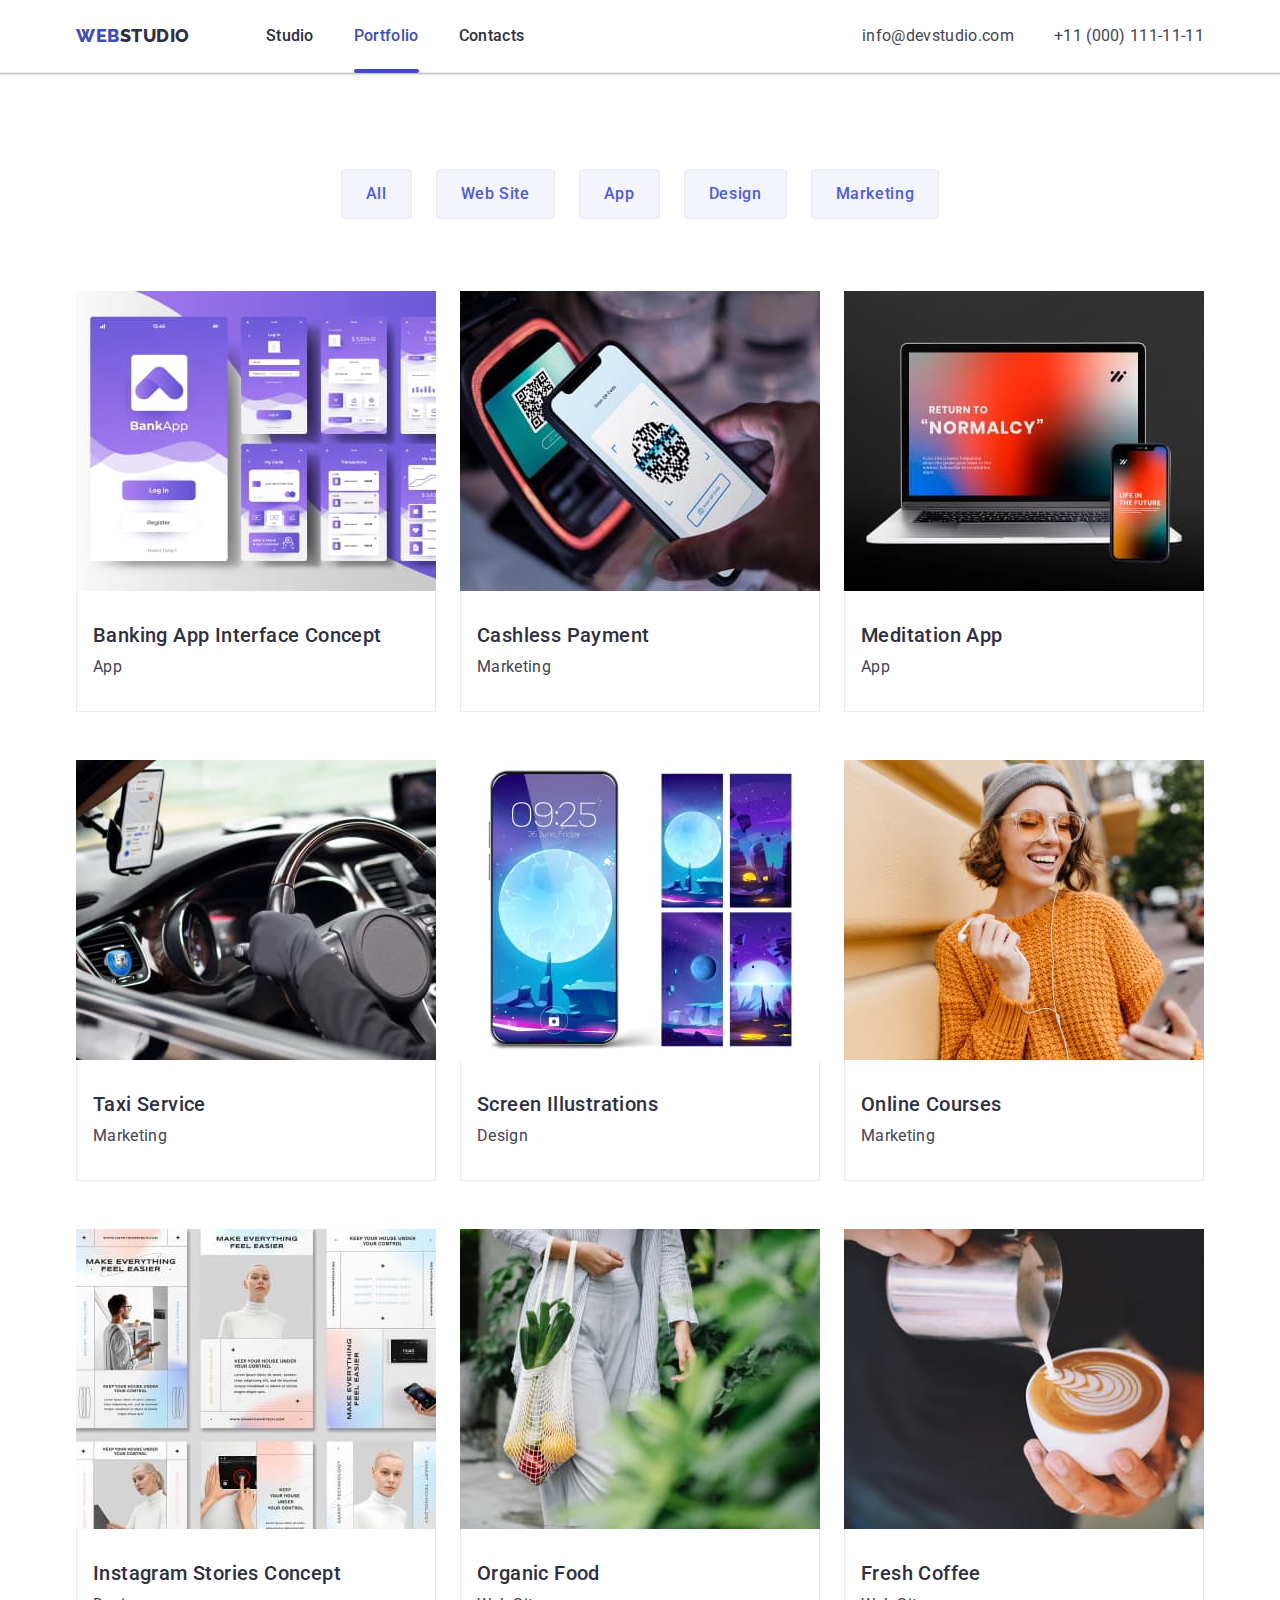
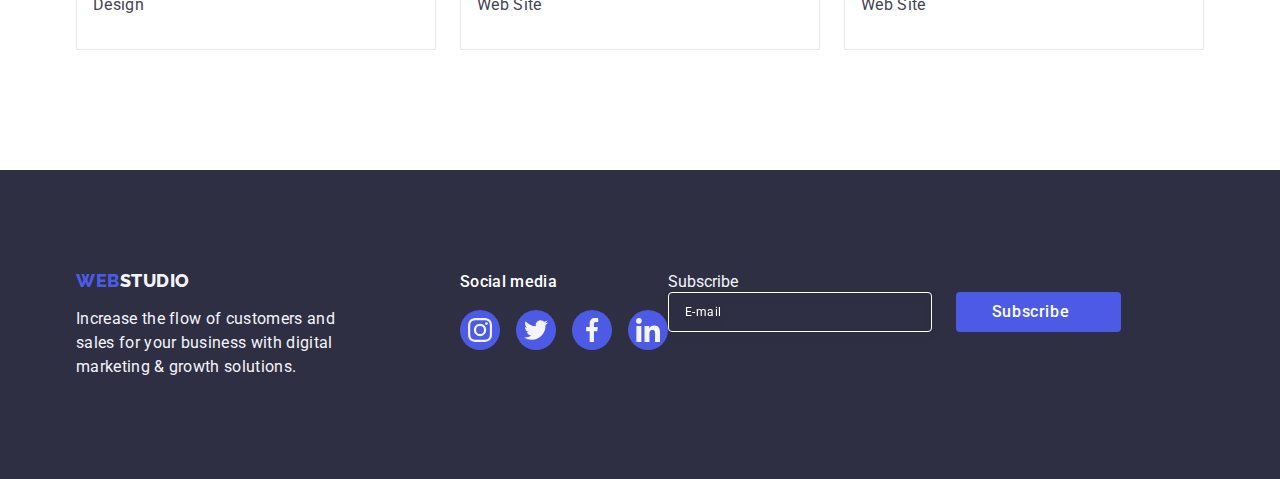
==== commit 0fcc7bfd: "Update portfolio.html" ====
--- a/portfolio.html
+++ b/portfolio.html
@@ -233,26 +233,20 @@
                     </li>
                 </ul>
             </div>
-            <div class="connect-container"></div>
-            <form>
-                <label class="subscribe">
-                    Subscribe
-                    <input class="subscribe-field" type="email" name="email" placeholder="E-mail" />
-            </form>
-            </label>
-            <label class="telegram"><button type="button" class="button-telegram" data-modal-open>Subscribe</button></label>
+            <div class="subscribe-container">
+                <p class="subsribe-text">Subscribe</p>
+                <form class="subscribe-form">
+                    <label class="subscribe">
+                        <input class="subscribe-field" type="email" name="email" placeholder="E-mail" />
+                    </label>
+                    <button class="subscribe-button" type="submit">Subscribe <svg class="send-footer-icon" width="24"
+                            height="24">
+                            <use href="./images/icons.svg#icon-icon-send"></use>
+                        </svg></button>
+                </form>
             </div>
         </div>
     </footer>
-    <div data-modal="" class="modal-container is-hidden">
-        <div class="modal">
-            <button type="button" data-modal-close class="modal-button">
-                <svg class="modal-icon" width="8" height="8">
-                    <use href="./images/icons.svg#icon-close"></use>
-                </svg>
-            </button>
-        </div>
-    </div>
     <script src="./js/modal.js"></script>
     </body>
 
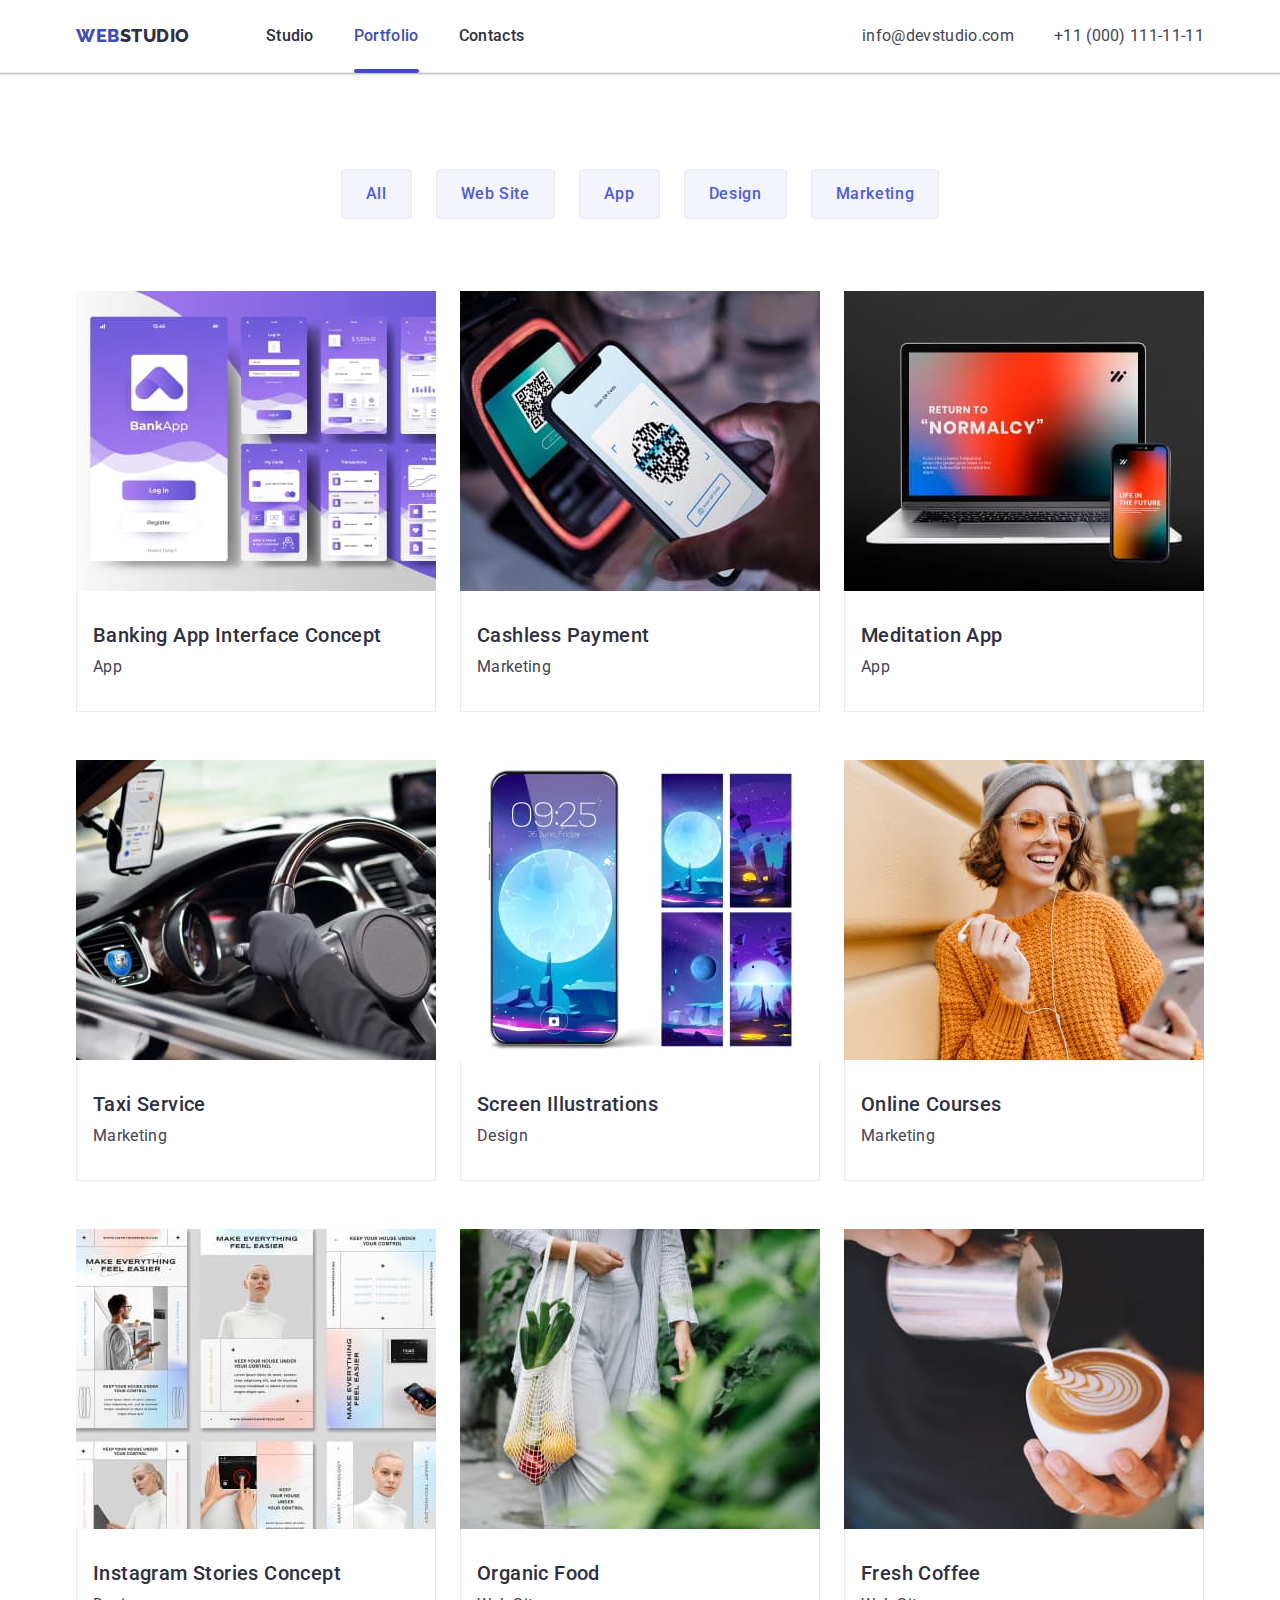
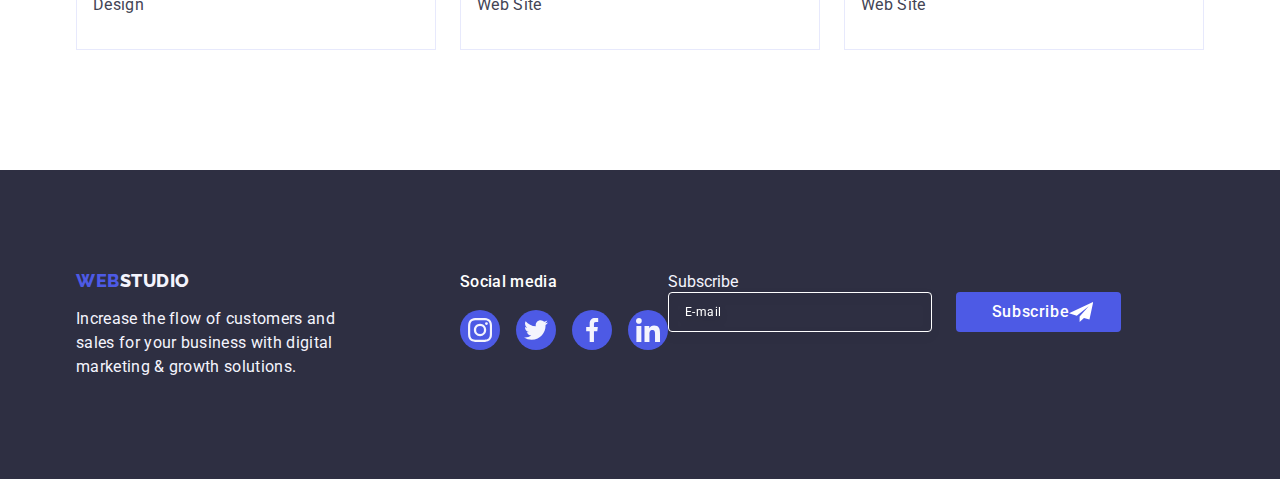
==== commit 895a3801: "subscribe field" ====
--- a/portfolio.html
+++ b/portfolio.html
@@ -247,6 +247,15 @@
             </div>
         </div>
     </footer>
+    <div data-modal="" class="modal-container is-hidden">
+        <div class="modal">
+            <button type="button" data-modal-close class="modal-button">
+                <svg class="modal-icon" width="8" height="8">
+                    <use href="./images/icons.svg#icon-close"></use>
+                </svg>
+            </button>
+        </div>
+    </div>
     <script src="./js/modal.js"></script>
     </body>
 
--- a/css/styles.css
+++ b/css/styles.css
@@ -731,7 +731,7 @@
     border-radius: 4px;
     width: 264px;
     height: 40px;
-    font-weight: 400;
+    display: flex;
     font-size: 12px;
     line-height: 1.5;
     letter-spacing: 0.04em;
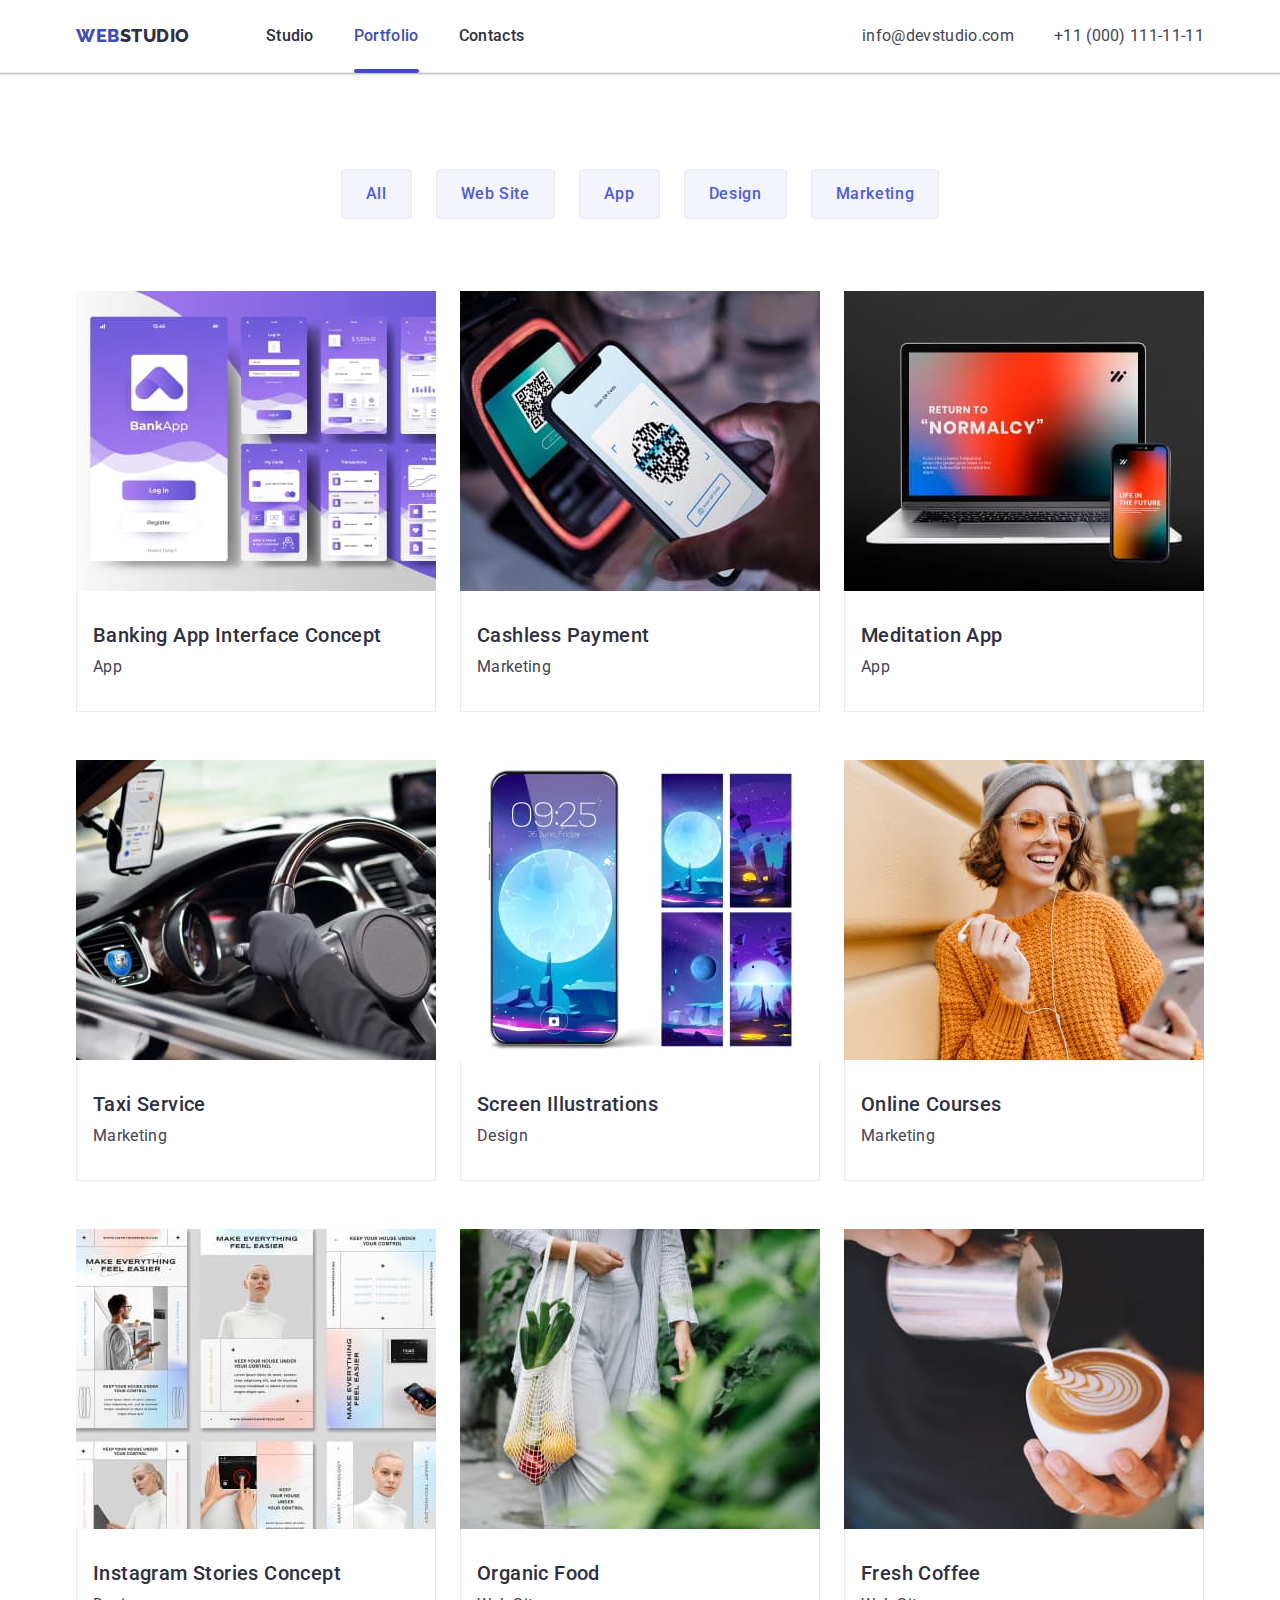
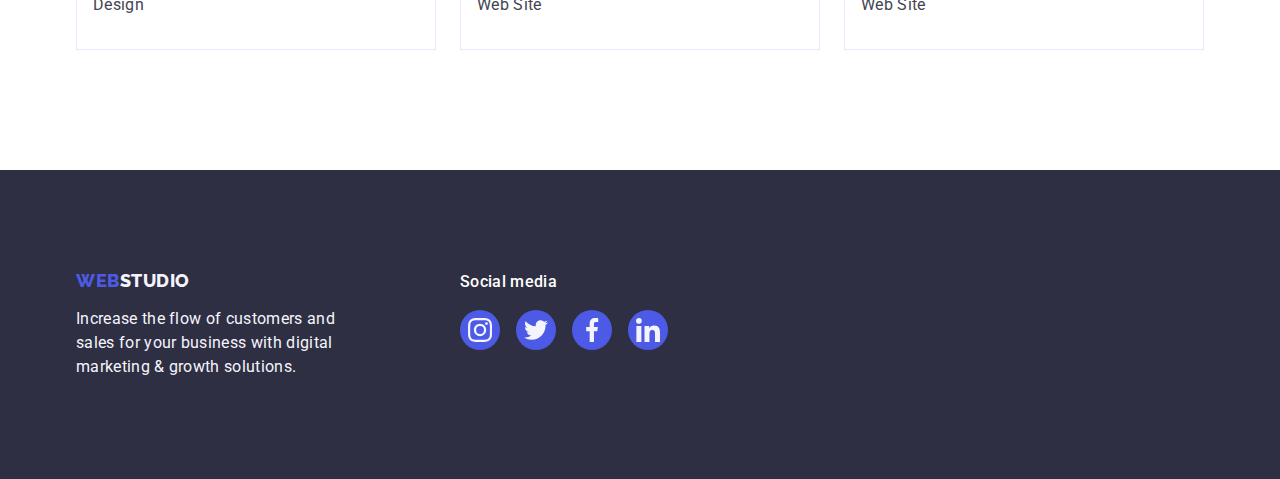
==== commit 640f976c: "hopefully" ====
--- a/portfolio.html
+++ b/portfolio.html
@@ -63,6 +63,7 @@
                                     <p class="under-text">14 Stylish and User-Friendly App Design Concepts · Task Manager App · Calorie Tracker App ·
                                         Exotic Fruit Ecommerce App · Cloud Storage App</p>
                                 </div>
+                            </div>
                             <div class="app-container">
                                 <h2 class="catalog-offer">Banking App Interface Concept</h2>
                                 <p class="text">App</p>
@@ -232,18 +233,6 @@
                         </a>
                     </li>
                 </ul>
-            </div>
-            <div class="subscribe-container">
-                <p class="subsribe-text">Subscribe</p>
-                <form class="subscribe-form">
-                    <label class="subscribe">
-                        <input class="subscribe-field" type="email" name="email" placeholder="E-mail" />
-                    </label>
-                    <button class="subscribe-button" type="submit">Subscribe <svg class="send-footer-icon" width="24"
-                            height="24">
-                            <use href="./images/icons.svg#icon-icon-send"></use>
-                        </svg></button>
-                </form>
             </div>
         </div>
     </footer>
--- a/css/styles.css
+++ b/css/styles.css
@@ -725,6 +725,10 @@
 
 }
 
+.subscribe {
+    padding-bottom: 16px;
+}
+
 .subscribe-field {
     background-color: transparent;
     border: 1px solid #FFFFFF;
@@ -737,7 +741,6 @@
     letter-spacing: 0.04em;
     padding-left: 16px;
     filter: drop-shadow(0px 4px 4px rgba(0, 0, 0, 0.15));
-
 }
 
 .subscribe-field::placeholder {
@@ -761,16 +764,21 @@
     letter-spacing: 0.04em;
     transition: background-color 250ms cubic-bezier(0.4, 0, 0.2, 1);
     cursor: pointer;
+    gap: 24px;
     padding-bottom: 8px;
-    padding-left: 24px;
-    padding-right: 16px;
-    padding-top: 8px
-}
+        padding-left: 24px;
+        padding-right: 16px;
+        padding-top: 8px
+}
+
 
 .subscribe-form {
-    display: flex;
-    gap: 24px
-}
+    padding-top: 16px;
+    display: flex;
+    gap: 24px;
+}
+
+
 
 .is-hidden {
     opacity: 0;
